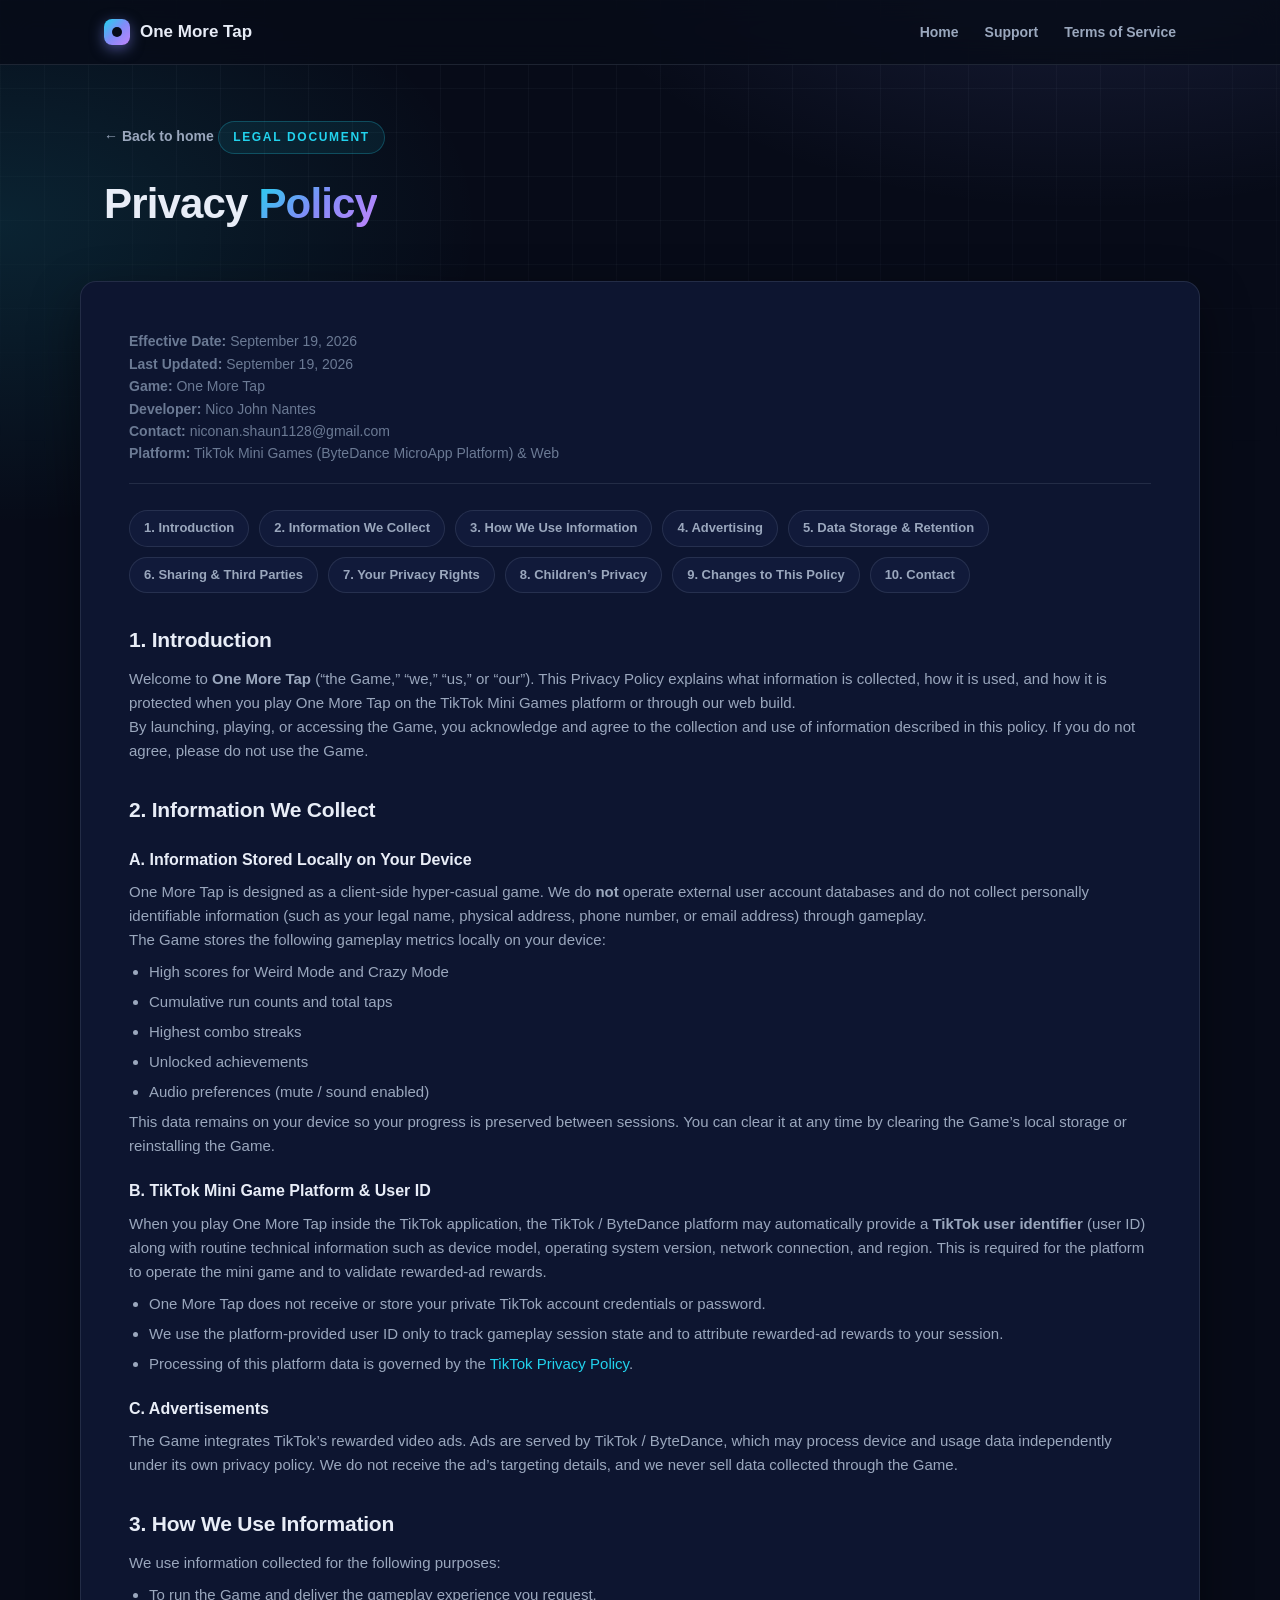
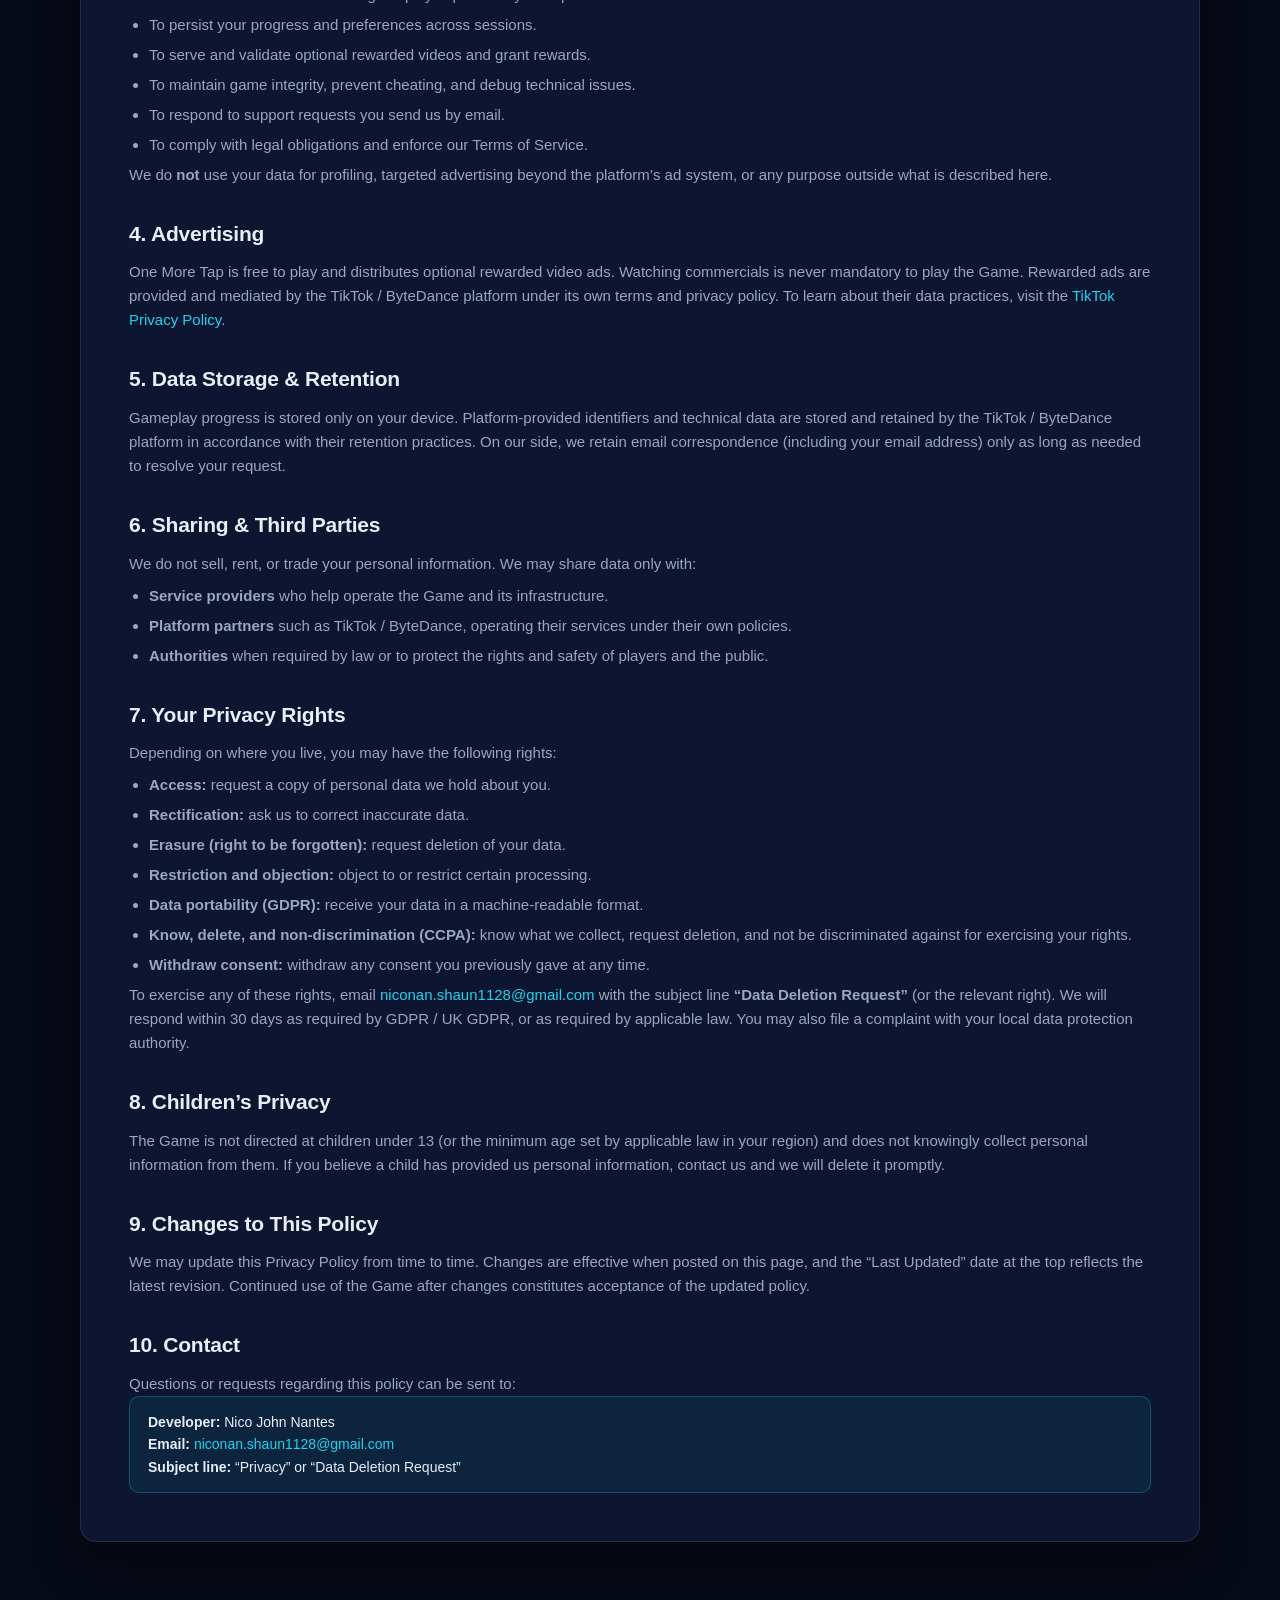
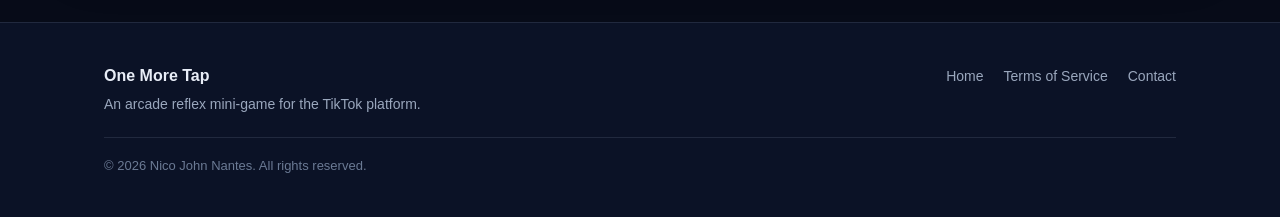
==== privacy.html @ 764f7e07 "feat: One More Tap official landing page (TikTok Mini Game)" ====
<!DOCTYPE html>
<html lang="en">
<head>
  <meta charset="UTF-8" />
  <meta name="viewport" content="width=device-width, initial-scale=1.0" />
  <title>Privacy Policy — One More Tap</title>
  <meta name="description" content="Privacy Policy for One More Tap, a TikTok Mini Game developed by Nico John Nantes. Covers data collection, user ID handling, and GDPR, UK GDPR and CCPA rights." />
  <meta name="robots" content="index, follow" />
  <link rel="icon" href="data:," />
  <link rel="stylesheet" href="styles.css" />
</head>
<body>

  <header>
    <nav class="navbar container" aria-label="Main navigation">
      <a href="index.html" class="brand">
        <span class="brand-dot" aria-hidden="true"></span>
        <span class="logo-text">One More Tap</span>
      </a>
      <ul class="nav-links">
        <li><a href="index.html">Home</a></li>
        <li><a href="index.html#support">Support</a></li>
        <li><a href="terms.html">Terms of Service</a></li>
      </ul>
    </nav>
  </header>

  <main>
    <!-- ================= LEGAL HERO ================= -->
    <section class="legal-hero">
      <div class="container">
        <a class="back-link" href="index.html">&larr; Back to home</a>
        <span class="section-label">Legal Document</span>
        <h1>Privacy <span class="text-gradient">Policy</span></h1>
      </div>
    </section>

    <section class="legal-body">
      <div class="container legal-article">
        <p class="updated">
          <strong>Effective Date:</strong> September 19, 2026<br />
          <strong>Last Updated:</strong> September 19, 2026<br />
          <strong>Game:</strong> One More Tap<br />
          <strong>Developer:</strong> Nico John Nantes<br />
          <strong>Contact:</strong> niconan.shaun1128@gmail.com<br />
          <strong>Platform:</strong> TikTok Mini Games (ByteDance MicroApp Platform) &amp; Web
        </p>

        <div class="legal-toc">
          <a href="#introduction">1. Introduction</a>
          <a href="#information">2. Information We Collect</a>
          <a href="#how-we-use">3. How We Use Information</a>
          <a href="#ads">4. Advertising</a>
          <a href="#storage">5. Data Storage &amp; Retention</a>
          <a href="#sharing">6. Sharing &amp; Third Parties</a>
          <a href="#rights">7. Your Privacy Rights</a>
          <a href="#children">8. Children&rsquo;s Privacy</a>
          <a href="#changes">9. Changes to This Policy</a>
          <a href="#contact">10. Contact</a>
        </div>

        <h2 id="introduction">1. Introduction</h2>
        <p>
          Welcome to <strong>One More Tap</strong> (&ldquo;the Game,&rdquo; &ldquo;we,&rdquo; &ldquo;us,&rdquo; or
          &ldquo;our&rdquo;). This Privacy Policy explains what information is collected, how it is used, and how
          it is protected when you play One More Tap on the TikTok Mini Games platform or through our web build.
        </p>
        <p>
          By launching, playing, or accessing the Game, you acknowledge and agree to the collection and use of
          information described in this policy. If you do not agree, please do not use the Game.
        </p>

        <h2 id="information">2. Information We Collect</h2>

        <h3>A. Information Stored Locally on Your Device</h3>
        <p>
          One More Tap is designed as a client-side hyper-casual game. We do <strong>not</strong> operate external
          user account databases and do not collect personally identifiable information (such as your legal name,
          physical address, phone number, or email address) through gameplay.
        </p>
        <p>The Game stores the following gameplay metrics locally on your device:</p>
        <ul>
          <li>High scores for Weird Mode and Crazy Mode</li>
          <li>Cumulative run counts and total taps</li>
          <li>Highest combo streaks</li>
          <li>Unlocked achievements</li>
          <li>Audio preferences (mute / sound enabled)</li>
        </ul>
        <p>
          This data remains on your device so your progress is preserved between sessions. You can clear it at any
          time by clearing the Game&rsquo;s local storage or reinstalling the Game.
        </p>

        <h3>B. TikTok Mini Game Platform &amp; User ID</h3>
        <p>
          When you play One More Tap inside the TikTok application, the TikTok / ByteDance platform may automatically
          provide a <strong>TikTok user identifier</strong> (user ID) along with routine technical information such as
          device model, operating system version, network connection, and region. This is required for the platform to
          operate the mini game and to validate rewarded-ad rewards.
        </p>
        <ul>
          <li>One More Tap does not receive or store your private TikTok account credentials or password.</li>
          <li>We use the platform-provided user ID only to track gameplay session state and to attribute rewarded-ad rewards to your session.</li>
          <li>Processing of this platform data is governed by the <a href="https://www.tiktok.com/en/privacy-policy" rel="noopener" target="_blank">TikTok Privacy Policy</a>.</li>
        </ul>

        <h3>C. Advertisements</h3>
        <p>
          The Game integrates TikTok&rsquo;s rewarded video ads. Ads are served by TikTok / ByteDance, which may
          process device and usage data independently under its own privacy policy. We do not receive the ad&rsquo;s
          targeting details, and we never sell data collected through the Game.
        </p>

        <h2 id="how-we-use">3. How We Use Information</h2>
        <p>We use information collected for the following purposes:</p>
        <ul>
          <li>To run the Game and deliver the gameplay experience you request.</li>
          <li>To persist your progress and preferences across sessions.</li>
          <li>To serve and validate optional rewarded videos and grant rewards.</li>
          <li>To maintain game integrity, prevent cheating, and debug technical issues.</li>
          <li>To respond to support requests you send us by email.</li>
          <li>To comply with legal obligations and enforce our Terms of Service.</li>
        </ul>
        <p>
          We do <strong>not</strong> use your data for profiling, targeted advertising beyond the platform&rsquo;s ad
          system, or any purpose outside what is described here.
        </p>

        <h2 id="ads">4. Advertising</h2>
        <p>
          One More Tap is free to play and distributes optional rewarded video ads. Watching commercials is never
          mandatory to play the Game. Rewarded ads are provided and mediated by the TikTok / ByteDance platform under
          its own terms and privacy policy. To learn about their data practices, visit the
          <a href="https://www.tiktok.com/en/privacy-policy" rel="noopener" target="_blank">TikTok Privacy Policy</a>.
        </p>

        <h2 id="storage">5. Data Storage &amp; Retention</h2>
        <p>
          Gameplay progress is stored only on your device. Platform-provided identifiers and technical data are stored
          and retained by the TikTok / ByteDance platform in accordance with their retention practices. On our side, we
          retain email correspondence (including your email address) only as long as needed to resolve your request.
        </p>

        <h2 id="sharing">6. Sharing &amp; Third Parties</h2>
        <p>
          We do not sell, rent, or trade your personal information. We may share data only with:
        </p>
        <ul>
          <li><strong>Service providers</strong> who help operate the Game and its infrastructure.</li>
          <li><strong>Platform partners</strong> such as TikTok / ByteDance, operating their services under their own policies.</li>
          <li><strong>Authorities</strong> when required by law or to protect the rights and safety of players and the public.</li>
        </ul>

        <h2 id="rights">7. Your Privacy Rights</h2>
        <p>Depending on where you live, you may have the following rights:</p>
        <ul>
          <li><strong>Access:</strong> request a copy of personal data we hold about you.</li>
          <li><strong>Rectification:</strong> ask us to correct inaccurate data.</li>
          <li><strong>Erasure (right to be forgotten):</strong> request deletion of your data.</li>
          <li><strong>Restriction and objection:</strong> object to or restrict certain processing.</li>
          <li><strong>Data portability (GDPR):</strong> receive your data in a machine-readable format.</li>
          <li><strong>Know, delete, and non-discrimination (CCPA):</strong> know what we collect, request deletion, and not be discriminated against for exercising your rights.</li>
          <li><strong>Withdraw consent:</strong> withdraw any consent you previously gave at any time.</li>
        </ul>
        <p>
          To exercise any of these rights, email
          <a href="mailto:niconan.shaun1128@gmail.com">niconan.shaun1128@gmail.com</a> with the subject line
          <strong>&ldquo;Data Deletion Request&rdquo;</strong> (or the relevant right). We will respond within 30 days
          as required by GDPR / UK GDPR, or as required by applicable law. You may also file a complaint with your
          local data protection authority.
        </p>

        <h2 id="children">8. Children&rsquo;s Privacy</h2>
        <p>
          The Game is not directed at children under 13 (or the minimum age set by applicable law in your region) and
          does not knowingly collect personal information from them. If you believe a child has provided us personal
          information, contact us and we will delete it promptly.
        </p>

        <h2 id="changes">9. Changes to This Policy</h2>
        <p>
          We may update this Privacy Policy from time to time. Changes are effective when posted on this page, and the
          &ldquo;Last Updated&rdquo; date at the top reflects the latest revision. Continued use of the Game after
          changes constitutes acceptance of the updated policy.
        </p>

        <h2 id="contact">10. Contact</h2>
        <p>
          Questions or requests regarding this policy can be sent to:
        </p>
        <div class="highlight">
          <strong>Developer:</strong> Nico John Nantes<br />
          <strong>Email:</strong> <a href="mailto:niconan.shaun1128@gmail.com">niconan.shaun1128@gmail.com</a><br />
          <strong>Subject line:</strong> &ldquo;Privacy&rdquo; or &ldquo;Data Deletion Request&rdquo;
        </div>
      </div>
    </section>
  </main>

  <footer>
    <div class="container">
      <div class="footer-grid">
        <div>
          <div class="footer-brand">One More Tap</div>
          <p style="font-size: 14px; margin-top: 4px;">An arcade reflex mini-game for the TikTok platform.</p>
        </div>
        <ul class="footer-links">
          <li><a href="index.html">Home</a></li>
          <li><a href="terms.html">Terms of Service</a></li>
          <li><a href="mailto:niconan.shaun1128@gmail.com">Contact</a></li>
        </ul>
      </div>
      <div class="footer-note">
        &copy; <span id="year">2026</span> Nico John Nantes. All rights reserved.
      </div>
    </div>
  </footer>

  <script>
    document.getElementById("year").textContent = new Date().getFullYear();
  </script>
</body>
</html>
---- styles.css ----
/* One More Tap — official developer landing page styles
   Lightweight, dependency-free, mobile-first. Pure CSS. */

:root {
  --bg: #070b18;
  --bg-soft: #0b1226;
  --surface: #0d1530;
  --surface-2: #111a3a;
  --border: rgba(148, 163, 184, 0.16);
  --text: #e8edf7;
  --muted: #9aa7bd;
  --faint: #6b7a94;
  --cyan: #22d3ee;
  --indigo: #818cf8;
  --violet: #c084fc;
  --accent: linear-gradient(135deg, #22d3ee 0%, #818cf8 50%, #c084fc 100%);
  --radius: 16px;
  --radius-sm: 10px;
  --shadow: 0 18px 50px rgba(0, 0, 0, 0.45);
  --font: -apple-system, BlinkMacSystemFont, "Segoe UI", Roboto, Helvetica,
    Arial, sans-serif;
  --maxw: 1120px;
}

* {
  box-sizing: border-box;
  margin: 0;
  padding: 0;
}

html {
  scroll-behavior: smooth;
}

body {
  font-family: var(--font);
  background: var(--bg);
  color: var(--text);
  line-height: 1.6;
  -webkit-font-smoothing: antialiased;
  overflow-x: hidden;
}

/* ---------- ambient background ---------- */
body::before {
  content: "";
  position: fixed;
  inset: 0;
  z-index: -2;
  background:
    radial-gradient(900px 500px at 85% -10%, rgba(129, 140, 248, 0.16), transparent 60%),
    radial-gradient(800px 500px at 0% 25%, rgba(34, 211, 238, 0.12), transparent 60%),
    radial-gradient(700px 600px at 60% 110%, rgba(192, 132, 252, 0.10), transparent 60%),
    var(--bg);
}

/* faint grid overlay for depth */
body::after {
  content: "";
  position: fixed;
  inset: 0;
  z-index: -1;
  background-image:
    linear-gradient(rgba(148, 163, 184, 0.05) 1px, transparent 1px),
    linear-gradient(90deg, rgba(148, 163, 184, 0.05) 1px, transparent 1px);
  background-size: 44px 44px;
  mask-image: radial-gradient(ellipse 90% 60% at 50% 0%, #000 40%, transparent 100%);
  -webkit-mask-image: radial-gradient(ellipse 90% 60% at 50% 0%, #000 40%, transparent 100%);
  pointer-events: none;
}

img {
  max-width: 100%;
  display: block;
}

a {
  color: var(--cyan);
  text-decoration: none;
  transition: color 0.2s ease;
}

a:hover {
  color: #7df4ff;
}

p {
  color: var(--muted);
}

.container {
  width: 100%;
  max-width: var(--maxw);
  margin: 0 auto;
  padding: 0 24px;
}

section {
  padding: 72px 0;
}

/* ---------- utilities ---------- */
.section-label {
  display: inline-flex;
  align-items: center;
  gap: 8px;
  font-size: 12px;
  font-weight: 700;
  letter-spacing: 0.14em;
  text-transform: uppercase;
  color: var(--cyan);
  background: rgba(34, 211, 238, 0.08);
  border: 1px solid rgba(34, 211, 238, 0.25);
  border-radius: 999px;
  padding: 6px 14px;
  margin-bottom: 16px;
}

.section-title {
  font-size: clamp(26px, 4vw, 38px);
  line-height: 1.15;
  letter-spacing: -0.01em;
  margin-bottom: 12px;
}

.section-sub {
  font-size: clamp(15px, 2vw, 17px);
  max-width: 640px;
}

.text-gradient {
  background: var(--accent);
  -webkit-background-clip: text;
  background-clip: text;
  -webkit-text-fill-color: transparent;
  color: transparent;
}

/* ---------- header / nav ---------- */
header {
  position: sticky;
  top: 0;
  z-index: 50;
  background: rgba(7, 11, 24, 0.82);
  backdrop-filter: blur(14px);
  -webkit-backdrop-filter: blur(14px);
  border-bottom: 1px solid var(--border);
}

.navbar {
  display: flex;
  align-items: center;
  justify-content: space-between;
  height: 64px;
}

.brand {
  display: flex;
  align-items: center;
  gap: 10px;
  font-weight: 800;
  font-size: 17px;
  color: var(--text);
}

.brand-dot {
  width: 26px;
  height: 26px;
  border-radius: 8px;
  background: var(--accent);
  box-shadow: 0 4px 14px rgba(129, 140, 248, 0.5);
  position: relative;
}

.brand-dot::after {
  content: "";
  position: absolute;
  inset: 8px;
  background: var(--bg);
  border-radius: 999px;
}

.nav-links {
  display: flex;
  align-items: center;
  gap: 26px;
  list-style: none;
}

.nav-links a {
  color: var(--muted);
  font-size: 14px;
  font-weight: 600;
}

.nav-links a:hover {
  color: var(--text);
}

.nav-cta {
  background: var(--accent);
  color: #05070f !important;
  font-weight: 700;
  font-size: 14px;
  padding: 9px 18px;
  border-radius: 999px;
  transition: transform 0.15s ease, box-shadow 0.2s ease;
  box-shadow: 0 6px 20px rgba(99, 102, 241, 0.35);
}

.nav-cta:hover {
  color: #05070f;
  transform: translateY(-1px);
  box-shadow: 0 10px 26px rgba(99, 102, 241, 0.45);
}

.nav-toggle {
  display: none;
  background: none;
  border: 1px solid var(--border);
  border-radius: 8px;
  width: 42px;
  height: 42px;
  cursor: pointer;
  align-items: center;
  justify-content: center;
  color: var(--text);
  font-size: 20px;
}

/* ---------- hero ---------- */
.hero {
  position: relative;
  padding: 84px 0 72px;
}

.hero-grid {
  display: grid;
  grid-template-columns: 1.05fr 0.95fr;
  gap: 56px;
  align-items: center;
}

.hero h1 {
  font-size: clamp(40px, 6.5vw, 64px);
  line-height: 1.03;
  letter-spacing: -0.02em;
  margin-bottom: 16px;
}

.hero-tagline {
  font-size: clamp(17px, 2.4vw, 21px);
  font-weight: 600;
  color: var(--text);
  margin-bottom: 14px;
}

.hero-desc {
  font-size: 16px;
  max-width: 520px;
  margin-bottom: 30px;
}

.hero-meta {
  display: inline-flex;
  align-items: center;
  gap: 10px;
  font-size: 14px;
  color: var(--muted);
  border: 1px solid var(--border);
  background: var(--surface);
  border-radius: 999px;
  padding: 8px 16px;
  margin-bottom: 28px;
}

.hero-meta .avatar {
  width: 26px;
  height: 26px;
  border-radius: 999px;
  background: var(--accent);
  display: grid;
  place-items: center;
  font-size: 11px;
  font-weight: 800;
  color: #05070f;
  flex: none;
}

.hero-actions {
  display: flex;
  flex-wrap: wrap;
  gap: 14px;
}

.btn {
  display: inline-flex;
  align-items: center;
  justify-content: center;
  gap: 9px;
  font-size: 15px;
  font-weight: 700;
  padding: 13px 26px;
  border-radius: 999px;
  border: 1px solid transparent;
  cursor: pointer;
  transition: transform 0.15s ease, box-shadow 0.2s ease, background 0.2s ease;
}

.btn:hover {
  transform: translateY(-2px);
}

.btn-primary {
  background: var(--accent);
  color: #05070f;
  box-shadow: 0 10px 28px rgba(99, 102, 241, 0.4);
}

.btn-primary:hover {
  box-shadow: 0 14px 34px rgba(99, 102, 241, 0.55);
}

.btn-ghost {
  background: transparent;
  border-color: var(--border);
  color: var(--text);
}

.btn-ghost:hover {
  border-color: rgba(34, 211, 238, 0.5);
  background: rgba(34, 211, 238, 0.06);
}

/* hero phone mockup */
.hero-visual {
  display: flex;
  justify-content: center;
}

.phone {
  width: 300px;
  max-width: 80vw;
  aspect-ratio: 9 / 19;
  border-radius: 38px;
  background: linear-gradient(180deg, #0c1330 0%, #0a0f24 100%);
  border: 1px solid rgba(148, 163, 184, 0.25);
  box-shadow: var(--shadow), 0 0 0 1px rgba(255, 255, 255, 0.04) inset;
  padding: 12px;
  position: relative;
  animation: float 6s ease-in-out infinite;
}

.phone-notch {
  width: 110px;
  height: 22px;
  border-radius: 999px;
  background: #05070f;
  margin: 4px auto 14px;
}

.phone-screen {
  height: calc(100% - 44px);
  border-radius: 26px;
  background: radial-gradient(360px 260px at 75% 8%, rgba(129, 140, 248, 0.25), transparent 60%),
    radial-gradient(300px 240px at 20% 100%, rgba(192, 132, 252, 0.18), transparent 60%),
    #0b1226;
  border: 1px solid var(--border);
  padding: 18px 14px;
  display: flex;
  flex-direction: column;
  gap: 12px;
  overflow: hidden;
}

.phone-hud {
  display: flex;
  justify-content: space-between;
  font-size: 11px;
  color: var(--muted);
  font-weight: 600;
}

.phone-hud .live {
  color: var(--cyan);
  display: inline-flex;
  align-items: center;
  gap: 5px;
}

.phone-hud .live::before {
  content: "";
  width: 7px;
  height: 7px;
  border-radius: 999px;
  background: var(--cyan);
  animation: pulse 1.6s ease infinite;
}

.phone-mode {
  font-size: 11px;
  color: var(--faint);
  letter-spacing: 0.08em;
  text-transform: uppercase;
}

.timer-bar {
  height: 8px;
  border-radius: 999px;
  background: rgba(148, 163, 184, 0.15);
  overflow: hidden;
}

.timer-fill {
  height: 100%;
  width: 72%;
  border-radius: 999px;
  background: linear-gradient(90deg, var(--cyan), var(--indigo));
}

.target {
  flex: 1;
  display: grid;
  place-items: center;
  position: relative;
}

.target .ring {
  position: absolute;
  width: 92px;
  height: 92px;
  border-radius: 999px;
  border: 2px solid rgba(34, 211, 238, 0.5);
  animation: ripple 2.4s ease-out infinite;
}

.target .circle {
  width: 64px;
  height: 64px;
  border-radius: 999px;
  background: var(--accent);
  display: grid;
  place-items: center;
  box-shadow: 0 0 32px rgba(129, 140, 248, 0.7), 0 0 0 8px rgba(129, 140, 248, 0.12);
  animation: pulse 2.2s ease infinite;
}

.target .circle span {
  width: 12px;
  height: 12px;
  border-radius: 999px;
  background: #05070f;
}

.phone-stats {
  display: grid;
  grid-template-columns: 1fr 1fr;
  gap: 8px;
}

.phone-stat {
  background: rgba(255, 255, 255, 0.04);
  border: 1px solid var(--border);
  border-radius: 12px;
  padding: 8px 10px;
}

.phone-stat b {
  display: block;
  font-size: 13px;
  color: var(--text);
}

.phone-stat span {
  font-size: 10px;
  color: var(--faint);
}

.phone-reward {
  font-size: 10.5px;
  text-align: center;
  color: var(--violet);
  background: rgba(192, 132, 252, 0.1);
  border: 1px dashed rgba(192, 132, 252, 0.35);
  border-radius: 10px;
  padding: 7px 8px;
}

@keyframes float {
  0%, 100% { transform: translateY(0); }
  50% { transform: translateY(-12px); }
}

@keyframes ripple {
  0% { transform: scale(0.8); opacity: 0.9; }
  100% { transform: scale(1.9); opacity: 0; }
}

@keyframes pulse {
  0%, 100% { opacity: 1; }
  50% { opacity: 0.55; }
}

/* ---------- trust strip ---------- */
.trust {
  padding: 0 0 64px;
}

.trust-row {
  display: flex;
  flex-wrap: wrap;
  justify-content: center;
  gap: 12px;
}

.trust-pill {
  font-size: 13px;
  font-weight: 600;
  color: var(--muted);
  border: 1px solid var(--border);
  background: var(--surface);
  border-radius: 999px;
  padding: 9px 18px;
}

.trust-pill strong {
  color: var(--text);
}

/* ---------- features ---------- */
.features-grid {
  display: grid;
  grid-template-columns: repeat(4, 1fr);
  gap: 18px;
  margin-top: 36px;
}

.feature-card {
  background: var(--surface);
  border: 1px solid var(--border);
  border-radius: var(--radius);
  padding: 24px 22px;
  transition: transform 0.2s ease, border-color 0.2s ease;
}

.feature-card:hover {
  transform: translateY(-4px);
  border-color: rgba(34, 211, 238, 0.4);
}

.feature-icon {
  width: 46px;
  height: 46px;
  border-radius: 12px;
  background: rgba(129, 140, 248, 0.12);
  border: 1px solid rgba(129, 140, 248, 0.25);
  display: grid;
  place-items: center;
  color: var(--indigo);
  font-size: 20px;
  margin-bottom: 16px;
}

.feature-card h3 {
  font-size: 16px;
  margin-bottom: 8px;
}

.feature-card p {
  font-size: 14px;
}

/* ---------- modes ---------- */
.modes {
  background: var(--bg-soft);
  border-top: 1px solid var(--border);
  border-bottom: 1px solid var(--border);
}

.modes-grid {
  display: grid;
  grid-template-columns: 1fr 1fr;
  gap: 22px;
  margin-top: 36px;
}

.mode-card {
  position: relative;
  overflow: hidden;
  background: var(--surface);
  border: 1px solid var(--border);
  border-radius: var(--radius);
  padding: 30px 28px;
}

.mode-card::before {
  content: "";
  position: absolute;
  top: -60px;
  right: -60px;
  width: 200px;
  height: 200px;
  border-radius: 999px;
  background: radial-gradient(circle, rgba(34, 211, 238, 0.18), transparent 65%);
}

.mode-card.crazy::before {
  background: radial-gradient(circle, rgba(192, 132, 252, 0.2), transparent 65%);
}

.mode-tag {
  display: inline-block;
  font-size: 11px;
  font-weight: 800;
  letter-spacing: 0.1em;
  text-transform: uppercase;
  color: var(--cyan);
  margin-bottom: 12px;
}

.mode-card.crazy .mode-tag {
  color: var(--violet);
}

.mode-card h3 {
  font-size: 24px;
  margin-bottom: 8px;
}

.mode-stats {
  display: flex;
  gap: 20px;
  margin: 18px 0;
}

.mode-stats > div {
  font-size: 13px;
  color: var(--muted);
}

.mode-stats b {
  display: block;
  font-size: 22px;
  color: var(--text);
}

/* ---------- support / contact ---------- */
.contact-grid {
  display: grid;
  grid-template-columns: 1fr 1fr;
  gap: 44px;
  align-items: start;
  margin-top: 36px;
}

.contact-card {
  background: var(--surface);
  border: 1px solid var(--border);
  border-radius: var(--radius);
  padding: 28px;
}

.email-wrap {
  display: flex;
  align-items: center;
  gap: 12px;
  flex-wrap: wrap;
  margin: 16px 0 6px;
}

.email-badge {
  font-family: ui-monospace, SFMono-Regular, Menlo, Consolas, monospace;
  font-size: 15px;
  color: var(--text);
  background: var(--surface-2);
  border: 1px solid var(--border);
  border-radius: 10px;
  padding: 10px 14px;
  word-break: break-all;
}

.contact-note {
  font-size: 14px;
}

.contact-actions {
  display: flex;
  flex-wrap: wrap;
  gap: 12px;
  margin-top: 18px;
}

/* FAQ */
.faq {
  margin-top: 4px;
}

details.faq-item {
  background: var(--surface);
  border: 1px solid var(--border);
  border-radius: var(--radius-sm);
  margin-bottom: 12px;
  overflow: hidden;
}

details.faq-item summary {
  list-style: none;
  cursor: pointer;
  padding: 18px 20px;
  font-weight: 600;
  font-size: 15px;
  color: var(--text);
  display: flex;
  align-items: center;
  justify-content: space-between;
  gap: 12px;
}

details.faq-item summary::-webkit-details-marker {
  display: none;
}

details.faq-item summary::after {
  content: "+";
  font-size: 20px;
  color: var(--cyan);
  transition: transform 0.2s ease;
  flex: none;
}

details.faq-item[open] summary::after {
  transform: rotate(45deg);
}

details.faq-item .faq-body {
  padding: 0 20px 18px;
  font-size: 14px;
  color: var(--muted);
  border-top: 1px solid var(--border);
  padding-top: 14px;
}

/* ---------- compliance ---------- */
.compliance {
  background: var(--bg-soft);
  border-top: 1px solid var(--border);
  border-bottom: 1px solid var(--border);
}

.compliance-grid {
  display: grid;
  grid-template-columns: 1fr 1fr;
  gap: 22px;
  margin-top: 36px;
}

.legal-card {
  background: var(--surface);
  border: 1px solid var(--border);
  border-radius: var(--radius);
  padding: 28px;
  display: flex;
  flex-direction: column;
  gap: 12px;
}

.legal-card h3 {
  font-size: 18px;
}

.legal-card p {
  font-size: 14px;
  flex: 1;
}

.legal-meta {
  font-size: 12px;
  color: var(--faint);
}

/* ---------- data rights ---------- */
.rights {
  display: grid;
  grid-template-columns: repeat(3, 1fr);
  gap: 14px;
  margin-top: 20px;
}

.right-item {
  border: 1px dashed var(--border);
  border-radius: var(--radius-sm);
  padding: 14px;
  font-size: 13px;
  color: var(--muted);
}

.right-item b {
  display: block;
  color: var(--text);
  margin-bottom: 4px;
  font-size: 14px;
}

/* ---------- footer ---------- */
footer {
  border-top: 1px solid var(--border);
  padding: 40px 0;
  background: var(--bg-soft);
}

.footer-grid {
  display: flex;
  flex-wrap: wrap;
  justify-content: space-between;
  gap: 20px;
}

.footer-brand {
  font-weight: 800;
  font-size: 16px;
}

.footer-links {
  display: flex;
  flex-wrap: wrap;
  gap: 20px;
  list-style: none;
}

.footer-links a,
.footer-note a {
  color: var(--muted);
  font-size: 14px;
}

.footer-links a:hover,
.footer-note a:hover {
  color: var(--text);
}

.footer-note {
  margin-top: 22px;
  padding-top: 18px;
  border-top: 1px solid var(--border);
  font-size: 13px;
  color: var(--faint);
}

/* ---------- legal pages ---------- */
.legal-hero {
  padding: 56px 0 16px;
}

.legal-hero h1 {
  font-size: clamp(28px, 4.5vw, 42px);
  letter-spacing: -0.02em;
  margin-bottom: 8px;
}

.legal-hero .back-link {
  display: inline-flex;
  align-items: center;
  gap: 7px;
  font-size: 14px;
  font-weight: 600;
  margin-bottom: 22px;
  color: var(--muted);
}

.legal-hero .back-link:hover {
  color: var(--text);
}

.legal-body {
  padding: 20px 0 80px;
}

.legal-article {
  background: var(--surface);
  border: 1px solid var(--border);
  border-radius: var(--radius);
  padding: clamp(24px, 4vw, 48px);
  box-shadow: var(--shadow);
}

.legal-article .updated {
  font-size: 14px;
  color: var(--faint);
  margin-bottom: 26px;
  padding-bottom: 18px;
  border-bottom: 1px solid var(--border);
}

.legal-article h2 {
  font-size: 21px;
  margin: 30px 0 10px;
  letter-spacing: -0.01em;
}

.legal-article h3 {
  font-size: 16px;
  margin: 20px 0 8px;
}

.legal-article p,
.legal-article li {
  color: var(--muted);
  font-size: 15px;
}

.legal-article ul {
  padding-left: 20px;
  margin: 8px 0 4px;
}

.legal-article li {
  margin-bottom: 6px;
}

.legal-article .highlight {
  background: rgba(34, 211, 238, 0.08);
  border: 1px solid rgba(34, 211, 238, 0.25);
  border-radius: var(--radius-sm);
  padding: 14px 18px;
  font-size: 14px;
}

.legal-toc {
  display: flex;
  flex-wrap: wrap;
  gap: 10px;
  margin: 18px 0 8px;
}

.legal-toc a {
  font-size: 13px;
  font-weight: 600;
  border: 1px solid var(--border);
  background: var(--surface-2);
  color: var(--muted);
  border-radius: 999px;
  padding: 7px 14px;
}

.legal-toc a:hover {
  border-color: rgba(34, 211, 238, 0.4);
  color: var(--text);
}

/* ---------- responsive ---------- */
@media (max-width: 960px) {
  .hero-grid {
    grid-template-columns: 1fr;
    gap: 48px;
  }

  .hero-visual {
    order: -1;
  }

  .features-grid {
    grid-template-columns: repeat(2, 1fr);
  }
}

@media (max-width: 720px) {
  section {
    padding: 56px 0;
  }

  .logo-text {
    display: none;
  }

  .nav-toggle {
    display: flex;
  }

  .nav-links {
    position: absolute;
    top: 64px;
    left: 0;
    right: 0;
    flex-direction: column;
    align-items: stretch;
    gap: 0;
    background: rgba(7, 11, 24, 0.98);
    border-bottom: 1px solid var(--border);
    padding: 10px 24px 18px;
    transform: translateY(-120%);
    opacity: 0;
    transition: transform 0.25s ease, opacity 0.2s ease;
    pointer-events: none;
  }

  .nav-links.open {
    transform: translateY(0);
    opacity: 1;
    pointer-events: auto;
  }

  .nav-links li {
    border-bottom: 1px solid var(--border);
  }

  .nav-links li:last-child {
    border-bottom: none;
  }

  .nav-links a {
    display: block;
    padding: 14px 4px;
    font-size: 15px;
  }

  .nav-links .nav-cta {
    margin-top: 12px;
    text-align: center;
  }

  .modes-grid,
  .contact-grid,
  .compliance-grid {
    grid-template-columns: 1fr;
  }

  .rights {
    grid-template-columns: 1fr;
  }

  .hero h1 {
    font-size: 42px;
  }
}

@media (max-width: 520px) {
  .features-grid {
    grid-template-columns: 1fr;
  }

  .container {
    padding: 0 18px;
  }
}

/* ---------- reduced motion ---------- */
@media (prefers-reduced-motion: reduce) {
  html {
    scroll-behavior: auto;
  }

  .phone,
  .phone-hud .live::before,
  .target .ring,
  .target .circle {
    animation: none;
  }
}
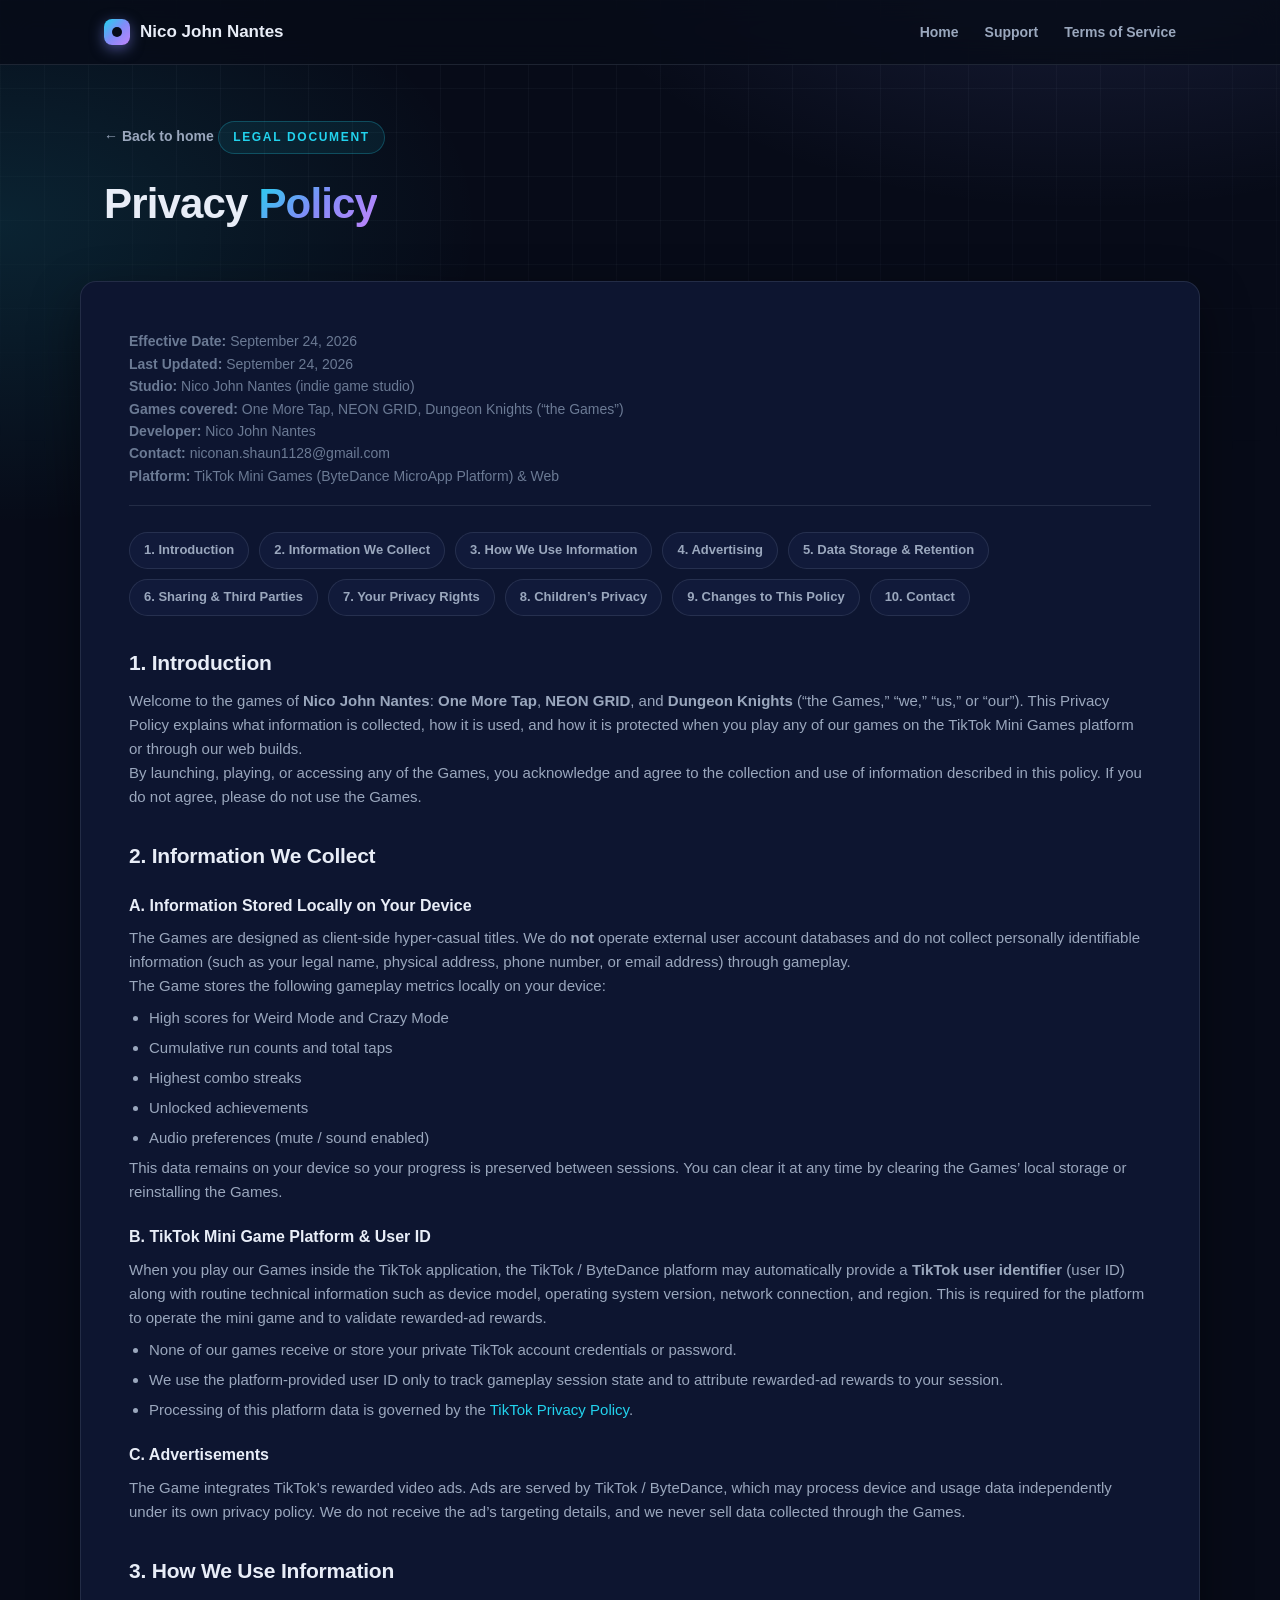
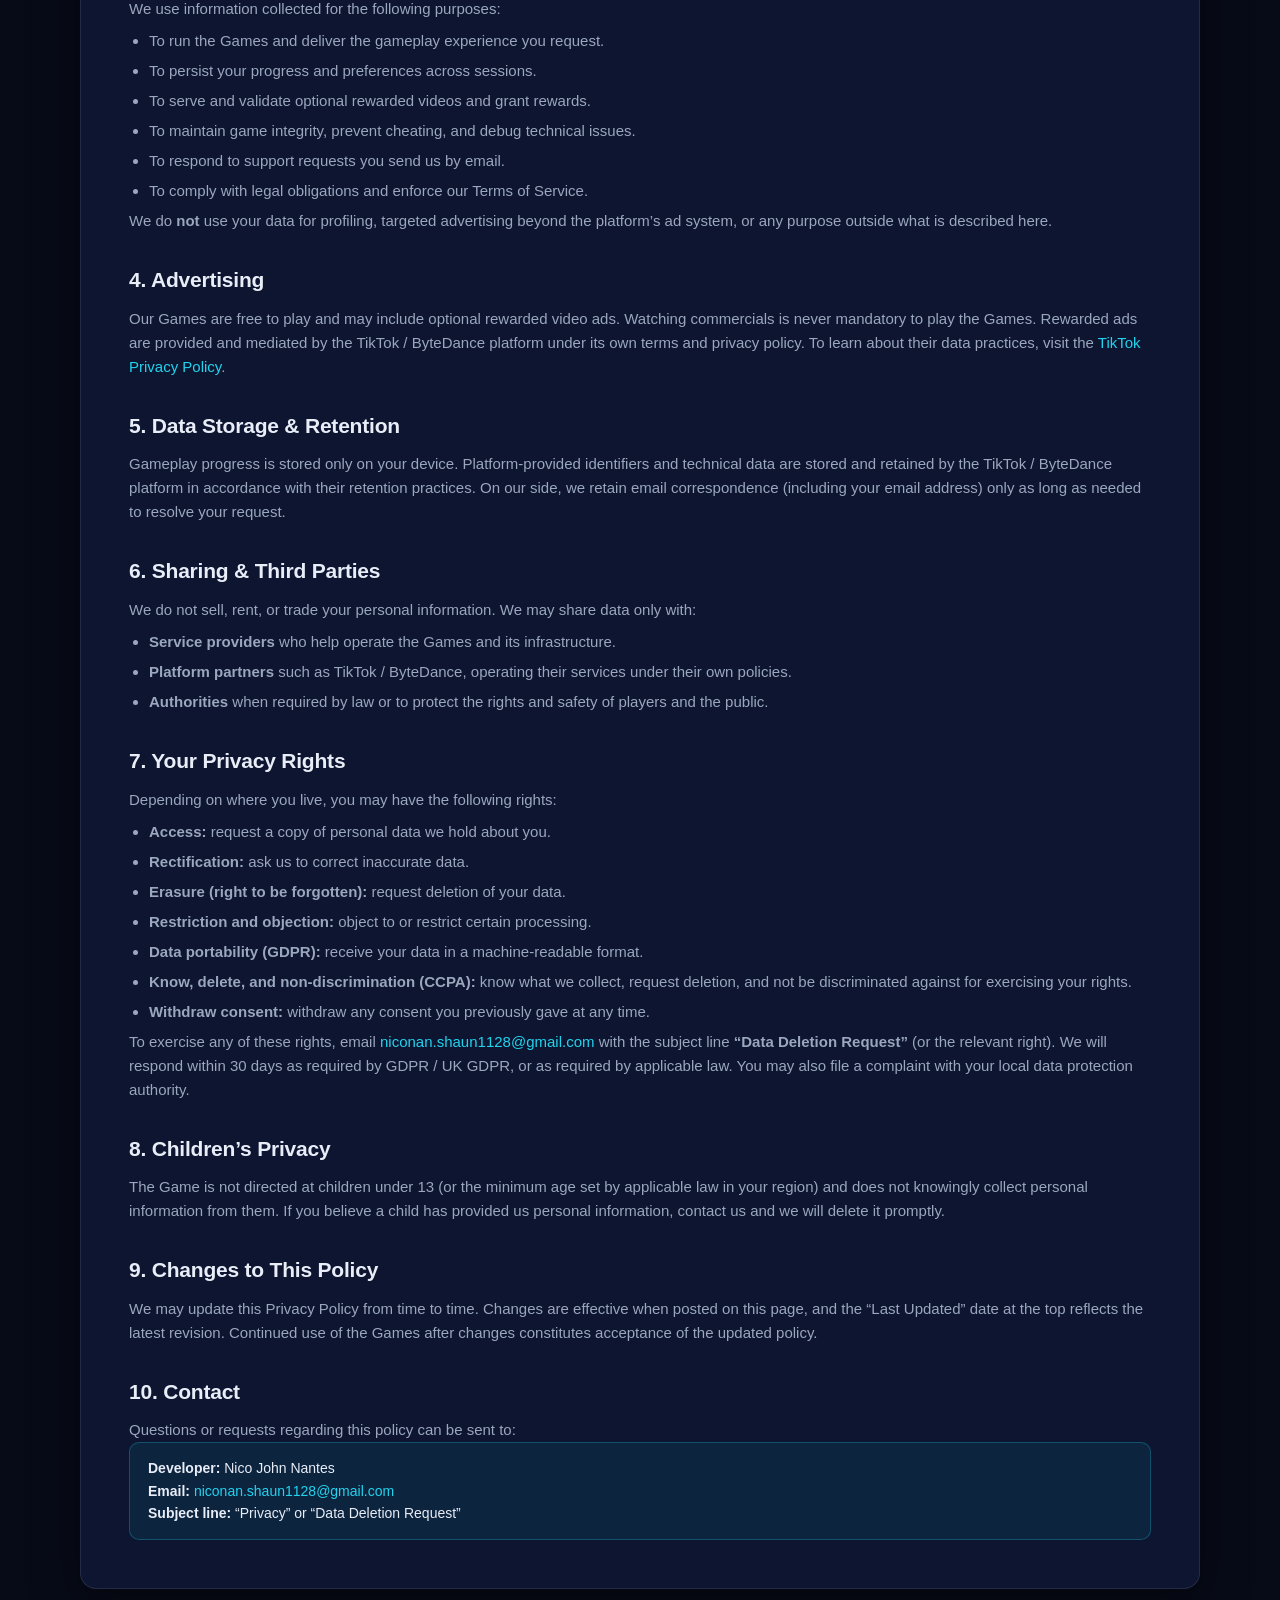
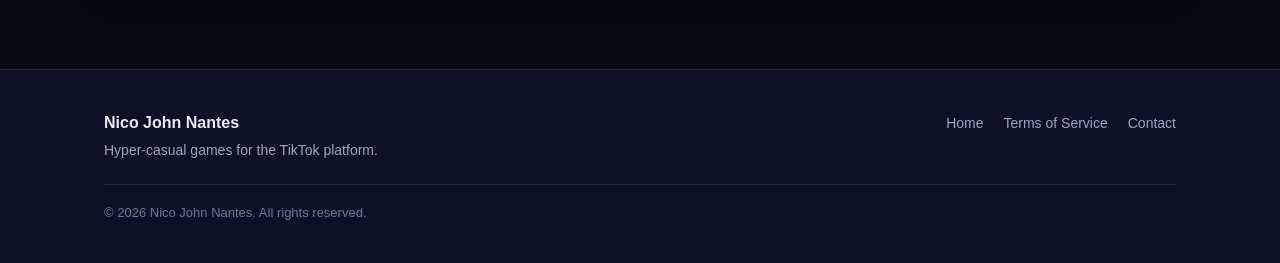
==== commit 5650fbcc: "feat: convert landing page into studio site with 3 playable games (One More Tap, NEON GRID, Dungeon " ====
--- a/privacy.html
+++ b/privacy.html
@@ -3,8 +3,8 @@
 <head>
   <meta charset="UTF-8" />
   <meta name="viewport" content="width=device-width, initial-scale=1.0" />
-  <title>Privacy Policy — One More Tap</title>
-  <meta name="description" content="Privacy Policy for One More Tap, a TikTok Mini Game developed by Nico John Nantes. Covers data collection, user ID handling, and GDPR, UK GDPR and CCPA rights." />
+  <title>Privacy Policy — Nico John Nantes Games</title>
+  <meta name="description" content="Privacy Policy for the studio of Nico John Nantes and its games (One More Tap, NEON GRID, Dungeon Knights). Covers data collection, user ID handling, and GDPR, UK GDPR and CCPA rights." />
   <meta name="robots" content="index, follow" />
   <link rel="icon" href="data:," />
   <link rel="stylesheet" href="styles.css" />
@@ -15,7 +15,7 @@
     <nav class="navbar container" aria-label="Main navigation">
       <a href="index.html" class="brand">
         <span class="brand-dot" aria-hidden="true"></span>
-        <span class="logo-text">One More Tap</span>
+        <span class="logo-text">Nico John Nantes</span>
       </a>
       <ul class="nav-links">
         <li><a href="index.html">Home</a></li>
@@ -38,9 +38,10 @@
     <section class="legal-body">
       <div class="container legal-article">
         <p class="updated">
-          <strong>Effective Date:</strong> September 19, 2026<br />
-          <strong>Last Updated:</strong> September 19, 2026<br />
-          <strong>Game:</strong> One More Tap<br />
+          <strong>Effective Date:</strong> September 24, 2026<br />
+          <strong>Last Updated:</strong> September 24, 2026<br />
+          <strong>Studio:</strong> Nico John Nantes (indie game studio)<br />
+          <strong>Games covered:</strong> One More Tap, NEON GRID, Dungeon Knights (&ldquo;the Games&rdquo;)<br />
           <strong>Developer:</strong> Nico John Nantes<br />
           <strong>Contact:</strong> niconan.shaun1128@gmail.com<br />
           <strong>Platform:</strong> TikTok Mini Games (ByteDance MicroApp Platform) &amp; Web
@@ -61,20 +62,23 @@
 
         <h2 id="introduction">1. Introduction</h2>
         <p>
-          Welcome to <strong>One More Tap</strong> (&ldquo;the Game,&rdquo; &ldquo;we,&rdquo; &ldquo;us,&rdquo; or
-          &ldquo;our&rdquo;). This Privacy Policy explains what information is collected, how it is used, and how
-          it is protected when you play One More Tap on the TikTok Mini Games platform or through our web build.
-        </p>
-        <p>
-          By launching, playing, or accessing the Game, you acknowledge and agree to the collection and use of
-          information described in this policy. If you do not agree, please do not use the Game.
+          Welcome to the games of <strong>Nico John Nantes</strong>: <strong>One More Tap</strong>,
+          <strong>NEON GRID</strong>, and <strong>Dungeon Knights</strong> (&ldquo;the Games,&rdquo;
+          &ldquo;we,&rdquo; &ldquo;us,&rdquo; or &ldquo;our&rdquo;). This Privacy Policy explains what
+          information is collected, how it is used, and how it is protected when you play any of our
+          games on the TikTok Mini Games platform or through our web builds.
+        </p>
+        <p>
+          By launching, playing, or accessing any of the Games, you acknowledge and agree to the
+          collection and use of information described in this policy. If you do not agree, please do not
+          use the Games.
         </p>
 
         <h2 id="information">2. Information We Collect</h2>
 
         <h3>A. Information Stored Locally on Your Device</h3>
         <p>
-          One More Tap is designed as a client-side hyper-casual game. We do <strong>not</strong> operate external
+          The Games are designed as client-side hyper-casual titles. We do <strong>not</strong> operate external
           user account databases and do not collect personally identifiable information (such as your legal name,
           physical address, phone number, or email address) through gameplay.
         </p>
@@ -88,18 +92,18 @@
         </ul>
         <p>
           This data remains on your device so your progress is preserved between sessions. You can clear it at any
-          time by clearing the Game&rsquo;s local storage or reinstalling the Game.
+          time by clearing the Games&rsquo; local storage or reinstalling the Games.
         </p>
 
         <h3>B. TikTok Mini Game Platform &amp; User ID</h3>
         <p>
-          When you play One More Tap inside the TikTok application, the TikTok / ByteDance platform may automatically
+          When you play our Games inside the TikTok application, the TikTok / ByteDance platform may automatically
           provide a <strong>TikTok user identifier</strong> (user ID) along with routine technical information such as
           device model, operating system version, network connection, and region. This is required for the platform to
           operate the mini game and to validate rewarded-ad rewards.
         </p>
         <ul>
-          <li>One More Tap does not receive or store your private TikTok account credentials or password.</li>
+          <li>None of our games receive or store your private TikTok account credentials or password.</li>
           <li>We use the platform-provided user ID only to track gameplay session state and to attribute rewarded-ad rewards to your session.</li>
           <li>Processing of this platform data is governed by the <a href="https://www.tiktok.com/en/privacy-policy" rel="noopener" target="_blank">TikTok Privacy Policy</a>.</li>
         </ul>
@@ -108,13 +112,13 @@
         <p>
           The Game integrates TikTok&rsquo;s rewarded video ads. Ads are served by TikTok / ByteDance, which may
           process device and usage data independently under its own privacy policy. We do not receive the ad&rsquo;s
-          targeting details, and we never sell data collected through the Game.
+          targeting details, and we never sell data collected through the Games.
         </p>
 
         <h2 id="how-we-use">3. How We Use Information</h2>
         <p>We use information collected for the following purposes:</p>
         <ul>
-          <li>To run the Game and deliver the gameplay experience you request.</li>
+          <li>To run the Games and deliver the gameplay experience you request.</li>
           <li>To persist your progress and preferences across sessions.</li>
           <li>To serve and validate optional rewarded videos and grant rewards.</li>
           <li>To maintain game integrity, prevent cheating, and debug technical issues.</li>
@@ -128,8 +132,8 @@
 
         <h2 id="ads">4. Advertising</h2>
         <p>
-          One More Tap is free to play and distributes optional rewarded video ads. Watching commercials is never
-          mandatory to play the Game. Rewarded ads are provided and mediated by the TikTok / ByteDance platform under
+          Our Games are free to play and may include optional rewarded video ads. Watching commercials is never
+          mandatory to play the Games. Rewarded ads are provided and mediated by the TikTok / ByteDance platform under
           its own terms and privacy policy. To learn about their data practices, visit the
           <a href="https://www.tiktok.com/en/privacy-policy" rel="noopener" target="_blank">TikTok Privacy Policy</a>.
         </p>
@@ -146,7 +150,7 @@
           We do not sell, rent, or trade your personal information. We may share data only with:
         </p>
         <ul>
-          <li><strong>Service providers</strong> who help operate the Game and its infrastructure.</li>
+          <li><strong>Service providers</strong> who help operate the Games and its infrastructure.</li>
           <li><strong>Platform partners</strong> such as TikTok / ByteDance, operating their services under their own policies.</li>
           <li><strong>Authorities</strong> when required by law or to protect the rights and safety of players and the public.</li>
         </ul>
@@ -180,7 +184,7 @@
         <h2 id="changes">9. Changes to This Policy</h2>
         <p>
           We may update this Privacy Policy from time to time. Changes are effective when posted on this page, and the
-          &ldquo;Last Updated&rdquo; date at the top reflects the latest revision. Continued use of the Game after
+          &ldquo;Last Updated&rdquo; date at the top reflects the latest revision. Continued use of the Games after
           changes constitutes acceptance of the updated policy.
         </p>
 
@@ -201,8 +205,8 @@
     <div class="container">
       <div class="footer-grid">
         <div>
-          <div class="footer-brand">One More Tap</div>
-          <p style="font-size: 14px; margin-top: 4px;">An arcade reflex mini-game for the TikTok platform.</p>
+          <div class="footer-brand">Nico John Nantes</div>
+          <p style="font-size: 14px; margin-top: 4px;">Hyper-casual games for the TikTok platform.</p>
         </div>
         <ul class="footer-links">
           <li><a href="index.html">Home</a></li>
--- a/styles.css
+++ b/styles.css
@@ -1043,6 +1043,262 @@
   }
 }
 
+/* ---------- games (studio portfolio) ---------- */
+.games-grid {
+  display: grid;
+  grid-template-columns: repeat(3, 1fr);
+  gap: 20px;
+  margin-top: 36px;
+}
+
+.game-card {
+  display: flex;
+  flex-direction: column;
+  background: var(--surface);
+  border: 1px solid var(--border);
+  border-radius: var(--radius);
+  overflow: hidden;
+  transition: transform 0.2s ease, border-color 0.2s ease, box-shadow 0.25s ease;
+  position: relative;
+}
+
+.game-card:hover {
+  transform: translateY(-5px);
+  border-color: rgba(129, 140, 248, 0.45);
+  box-shadow: var(--shadow);
+}
+
+.game-card.featured {
+  border-color: rgba(34, 211, 238, 0.45);
+}
+
+.featured-tag {
+  position: absolute;
+  top: 14px;
+  left: 14px;
+  z-index: 2;
+  font-size: 11px;
+  font-weight: 800;
+  letter-spacing: 0.08em;
+  text-transform: uppercase;
+  color: #05070f;
+  background: var(--accent);
+  border-radius: 999px;
+  padding: 5px 12px;
+  box-shadow: 0 6px 18px rgba(99, 102, 241, 0.4);
+}
+
+.game-cover {
+  position: relative;
+  aspect-ratio: 16 / 9;
+  display: grid;
+  place-items: center;
+  overflow: hidden;
+}
+
+.game-cover::before {
+  content: "";
+  position: absolute;
+  inset: 0;
+  opacity: 0.85;
+}
+
+.game-cover.omt {
+  background: radial-gradient(420px 260px at 20% 0%, rgba(34, 211, 238, 0.35), transparent 55%),
+    radial-gradient(420px 300px at 90% 100%, rgba(192, 132, 252, 0.35), transparent 55%),
+    #0b1226;
+}
+
+.game-cover.neon {
+  background: radial-gradient(420px 280px at 80% 0%, rgba(168, 85, 247, 0.4), transparent 55%),
+    radial-gradient(460px 320px at 10% 100%, rgba(34, 211, 238, 0.3), transparent 55%),
+    #0a0f22;
+}
+
+.game-cover.knights {
+  background: radial-gradient(420px 280px at 50% 0%, rgba(251, 191, 36, 0.3), transparent 55%),
+    radial-gradient(460px 320px at 20% 100%, rgba(225, 29, 72, 0.35), transparent 55%),
+    #120a1c;
+}
+
+.cover-glyph {
+  font-size: 56px;
+  line-height: 1;
+  filter: drop-shadow(0 8px 24px rgba(0, 0, 0, 0.55));
+  animation: pulse 3s ease infinite;
+}
+
+.cover-name {
+  font-weight: 800;
+  font-size: 22px;
+  letter-spacing: 0.02em;
+}
+
+.game-body {
+  padding: 22px 22px 24px;
+  display: flex;
+  flex-direction: column;
+  flex: 1;
+  gap: 12px;
+}
+
+.game-body h3 {
+  font-size: 20px;
+  letter-spacing: -0.01em;
+}
+
+.game-tagline {
+  font-size: 14px;
+  color: var(--muted);
+  flex: 1;
+}
+
+.game-chips {
+  display: flex;
+  flex-wrap: wrap;
+  gap: 8px;
+}
+
+.chip {
+  font-size: 11px;
+  font-weight: 700;
+  letter-spacing: 0.04em;
+  color: var(--text);
+  background: var(--surface-2);
+  border: 1px solid var(--border);
+  border-radius: 999px;
+  padding: 5px 11px;
+}
+
+.chip.cyan {
+  color: var(--cyan);
+  border-color: rgba(34, 211, 238, 0.3);
+}
+
+.game-actions {
+  display: flex;
+  gap: 10px;
+  margin-top: 4px;
+}
+
+.btn-play {
+  font-size: 14px;
+  padding: 11px 20px;
+  display: inline-flex;
+  align-items: center;
+  gap: 8px;
+}
+
+.btn-play .arr {
+  font-size: 13px;
+}
+
+/* phone play badge */
+.phone-badge {
+  position: absolute;
+  left: 50%;
+  bottom: 26px;
+  transform: translateX(-50%);
+  z-index: 3;
+  display: inline-flex;
+  align-items: center;
+  gap: 8px;
+  font-size: 13px;
+  font-weight: 800;
+  color: #05070f;
+  background: var(--accent);
+  border-radius: 999px;
+  padding: 10px 20px;
+  box-shadow: 0 10px 30px rgba(99, 102, 241, 0.5);
+  transition: transform 0.15s ease, box-shadow 0.2s ease;
+  white-space: nowrap;
+}
+
+.phone-badge:hover {
+  transform: translateX(-50%) translateY(-2px);
+  box-shadow: 0 14px 36px rgba(99, 102, 241, 0.6);
+}
+
+/* ---------- about strip ---------- */
+.about {
+  padding: 0 0 72px;
+}
+
+.about-grid {
+  display: grid;
+  grid-template-columns: 1fr 1fr;
+  gap: 40px;
+  align-items: center;
+}
+
+.about-points {
+  list-style: none;
+  margin-top: 18px;
+  display: grid;
+  gap: 12px;
+}
+
+.about-points li {
+  display: flex;
+  gap: 12px;
+  align-items: flex-start;
+  font-size: 15px;
+  color: var(--muted);
+}
+
+.about-points .tick {
+  color: var(--cyan);
+  font-weight: 800;
+  flex: none;
+}
+
+.about-stats {
+  display: grid;
+  grid-template-columns: 1fr 1fr;
+  gap: 14px;
+}
+
+.stat-card {
+  background: var(--surface);
+  border: 1px solid var(--border);
+  border-radius: var(--radius-sm);
+  padding: 20px;
+  text-align: center;
+}
+
+.stat-card b {
+  display: block;
+  font-size: 30px;
+  background: var(--accent);
+  -webkit-background-clip: text;
+  background-clip: text;
+  -webkit-text-fill-color: transparent;
+  color: transparent;
+}
+
+.stat-card span {
+  font-size: 13px;
+  color: var(--muted);
+}
+
+/* ---------- games responsive ---------- */
+@media (max-width: 960px) {
+  .games-grid {
+    grid-template-columns: repeat(2, 1fr);
+  }
+}
+
+@media (max-width: 720px) {
+  .about-grid {
+    grid-template-columns: 1fr;
+    gap: 28px;
+  }
+
+  .games-grid {
+    grid-template-columns: 1fr;
+  }
+}
+
 /* ---------- reduced motion ---------- */
 @media (prefers-reduced-motion: reduce) {
   html {
@@ -1052,7 +1308,8 @@
   .phone,
   .phone-hud .live::before,
   .target .ring,
-  .target .circle {
+  .target .circle,
+  .cover-glyph {
     animation: none;
   }
 }
